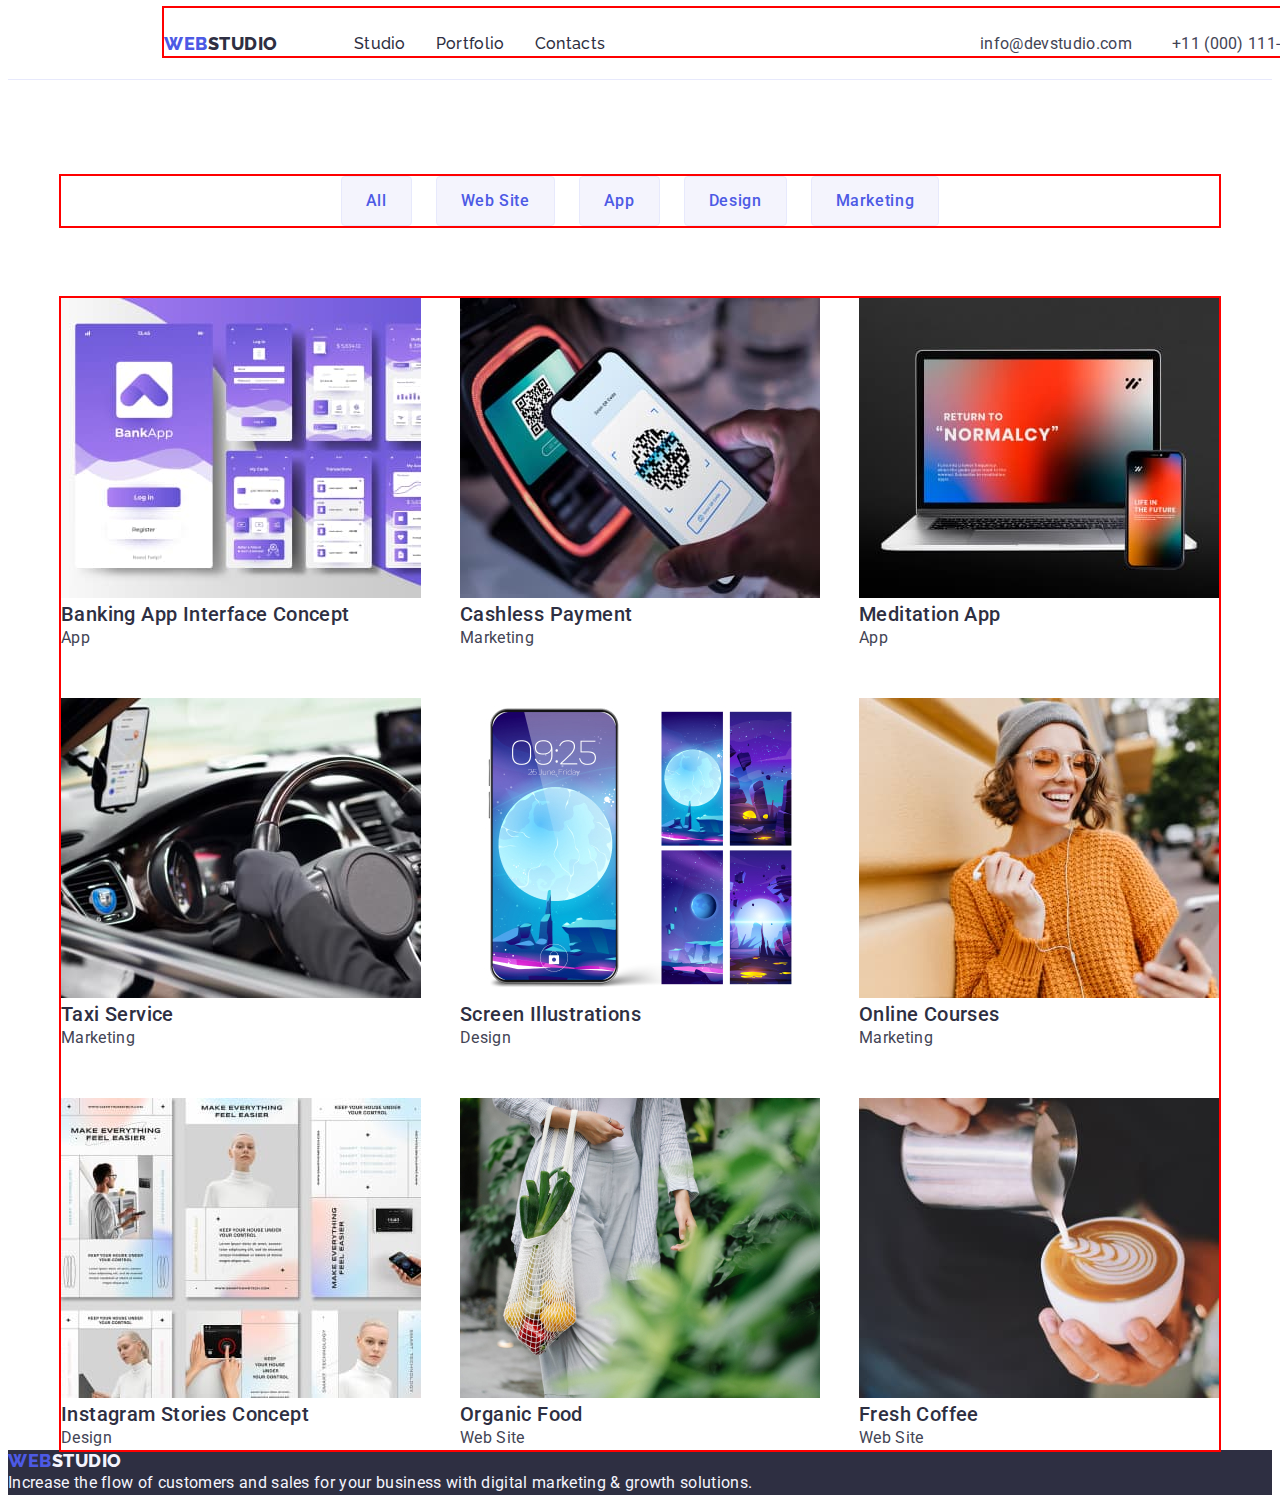
==== portfolio.html @ c1c4a4bd "main fin" ====
<!DOCTYPE html>
<html lang="en">
  <head>
    <meta charset="UTF-8" />
    <meta http-equiv="X-UA-Compatible" content="IE=edge" />
    <meta name="viewport" content="width=device-width, initial-scale=1.0" />
    <title>portfolio</title>
    <link rel="preconnect" href="https://fonts.googleapis.com" />
    <link rel="preconnect" href="https://fonts.gstatic.com" crossorigin />
    <link
      rel="stylesheet"
      href="https://cdnjs.cloudflare.com/ajax/libs/modern-normalize/1.1.0/modern-normalize.min.css"
      integrity="sha512-wpPYUAdjBVSE4KJnH1VR1HeZfpl1ub8YT/NKx4PuQ5NmX2tKuGu6U/JRp5y+Y8XG2tV+wKQpNHVUX03MfMFn9Q=="
      crossorigin="anonymous"
      referrerpolicy="no-referrer"
    />
    <link
      href="https://fonts.googleapis.com/css2?family=Raleway:wght@800&family=Roboto:wght@400;500;700;900&display=swap"
      rel="stylesheet"
    />
    <link rel="stylesheet" href="./css/styles.css" />
  </head>
  <body>
    <header class="header-box">
      <div class="header-container container">
        <nav class="navigation">
          <a href="./index.html" class="header-logo link"
            >web<span class="logo-studio">Studio</span></a
          >
          <ul class="header-list list">
            <li>
              <a class="navigation link" href="./index.html"> Studio </a>
            </li>
            <li>
              <a class="navigation link" href="./portfolio.html">Portfolio</a>
            </li>
            <li><a class="navigation link" href="">Contacts</a></li>
          </ul>
        </nav>
        <address class="adress">
          <ul class="contact list">
            <li>
              <a class="header-contact link" href="mailto:info@devstudio.com"
                >info@devstudio.com</a
              >
            </li>
            <li>
              <a class="header-contact link" href="tel:+110001111111"
                >+11 (000) 111-11-11</a
              >
            </li>
          </ul>
        </address>
      </div>
    </header>
    <main>
      <section class="hero list">
        <div class="container">
          <h1 hidden>achievements</h1>
          <ul class="btn-style list">
            <li><button class="hero-button" type="button">All</button></li>
            <li><button class="hero-button" type="button">Web Site</button></li>
            <li><button class="hero-button" type="button">App</button></li>
            <li><button class="hero-button" type="button">Design</button></li>
            <li>
              <button class="hero-button" type="button">Marketing</button>
            </li>
          </ul>
        </div>

        <div class="container">
          <ul class="hero-img list">
            <li>
              <a class="link" href="">
                <img
                  src="./images/1.jpg"
                  alt="Banking"
                  width="360"
                  height="300"
                />
                <h2 class="hero-main-h">Banking App Interface Concept</h2>
                <p class="hero-main-bottom">App</p>
              </a>
            </li>

            <li>
              <a class="link" href="">
                <img
                  src="./images/2.jpg"
                  alt="Cashless Payment"
                  width="360"
                  height="300"
                />
                <h2 class="hero-main-h">Cashless Payment</h2>
                <p class="hero-main-bottom">Marketing</p>
              </a>
            </li>

            <li>
              <a class="link" href="">
                <img
                  src="./images/3.jpg"
                  alt="Meditation"
                  width="360"
                  height="300"
                />

                <h2 class="hero-main-h">Meditation App</h2>
                <p class="hero-main-bottom">App</p>
              </a>
            </li>

            <li>
              <a class="link" href="">
                <img src="./images/4.jpg" alt="Taxi" width="360" height="300" />
                <h2 class="hero-main-h">Taxi Service</h2>
                <p class="hero-main-bottom">Marketing</p>
              </a>
            </li>

            <li>
              <a class="link" href="">
                <img
                  src="./images/5.jpg"
                  alt="phone"
                  width="360"
                  height="300"
                />
                <h2 class="hero-main-h">Screen Illustrations</h2>
                <p class="hero-main-bottom">Design</p>
              </a>
            </li>

            <li>
              <a class="link" href="">
                <img
                  src="./images/6.jpg"
                  alt="Online"
                  width="360"
                  height="300"
                />
                <h2 class="hero-main-h">Online Courses</h2>
                <p class="hero-main-bottom">Marketing</p>
              </a>
            </li>

            <li>
              <a class="link" href="">
                <img src="./images/7.jpg" alt="Instagram Stories" width="360" 
                height="300"
                />

                <h2 class="hero-main-h">Instagram Stories Concept</h2>
                <p class="hero-main-bottom">Design</p>
              </a>
            </li>

            <li>
              <a class="link" href="">
                <img
                  src="./images/8.jpg"
                  alt="Organic Food"
                  width="360"
                  height="300"
                />

                <h2 class="hero-main-h">Organic Food</h2>
                <p class="hero-main-bottom">Web Site</p>
              </a>
            </li>
            <li>
              <a class="link" href="">
                <img
                  src="./images/9.jpg"
                  alt="Cup of Coffee"
                  width="360"
                  height="300"
                />

                <h2 class="hero-main-h">Fresh Coffee</h2>
                <p class="hero-main-bottom">Web Site</p>
              </a>
            </li>
          </ul>
        </div>
      </section>
    </main>

    <footer class="foot">
      <a href="./index.html" class="header-logo link"
        >web<span class="logo-studio-foot">Studio</span></a
      >
      <p class="footer-bottom">
        Increase the flow of customers and sales for your business with digital
        marketing & growth solutions.
      </p>
    </footer>
  </body>
</html>
---- css/styles.css ----
p,
h1,
h2,
h3,
h4,
h5,
h6 {
  margin: 0;
}

ul {
  margin: 0;
  padding-left: 0;
}

:root {
  --second-footer-color: #f4f4fd;
  --second-link-color: #404bbf;
  --second-color-buttom: #ffffff;
  --body-background-color: #ffffff;
  --logo-color: #4d5ae5;
  --background-main: #2e2f42;
  --color-text: #2e2f42;
}

body {
  font-family: "Roboto", sans-serif;
  font-weight: 500;
  color: #434455;
  background-color: var(--body-background-color);
}
.list {
  list-style: none;
}
.link {
  text-decoration: none;
}
.container {
  width: 1158px;
  padding-left: 0 px;
  padding-right: 0 px;
  margin: 0 auto;
  outline: 2px solid red;
}

/**--------------------HEADER------------------**/

.header-box {
  box-sizing: border-box;
  height: 72px;
  border-bottom: 1px solid #e7e9fc;
  padding-left: 156px;
  padding-right: 156px;
  margin-bottom: 96px;
}

.header-container {
  display: flex;
  padding-top: 24px;
}
.header-logo {
  font-family: "Raleway", sans-serif;
  font-weight: 800;
  font-size: 18px;
  line-height: 1.17;
  letter-spacing: 0.03em;
  text-transform: uppercase;
  color: var(--logo-color);
}

.logo-studio {
  font-family: "Raleway", sans-serif;
  font-style: normal;
  font-weight: 800;
  font-size: 18px;
  line-height: 1.17;
  color: #2e2f42;
  text-transform: uppercase;
  margin-right: 76px;
}

.navigation {
  font-family: "Raleway", sans-serif;
  font-size: 16px;
  line-height: 1.5;
  letter-spacing: 0.02em;
  color: #2e2f42;
  display: flex;
  align-items: center;
  margin-right: auto;
}
.navigation:is(:hover, :focus) {
  color: var(--second-link-color);
}
.header-list {
  display: flex;
  gap: 30px;
}
.contact {
  display: flex;
  gap: 40px;
}

.header-contact {
  font-weight: 400;
  font-size: 16px;
  line-height: 1.5;
  letter-spacing: 0.02em;
  color: #434455;
}
.header-contact:is(:hover, :focus) {
  color: var(--second-link-color);
}
.adress {
  font-style: normal;
}

/**---------------------HERO--------------------**/

.hero-main-index {
  background-color: var(--background-main);
}
.hero-h {
  font-size: 56px;
  line-height: 1.07;
  text-align: center;
  letter-spacing: 0.02em;
  color: var(--body-background-color);
  background-color: var(--color-text);
}
.hero-img {
  box-sizing: border-box;

  align-items: center;
  flex: column;
}
.hero-btn {
  font-family: "Roboto", sans-serif;
  background: #4d5ae5;
  font-weight: 500;
  font-size: 16px;
  line-height: 1.5;
  letter-spacing: 0.04em;
  color: #ffffff;
  cursor: pointer;
}
.hero-btn:is(:hover, :focus) {
  background-color: #404bbf;
  color: var(--second-color-buttom);
}

.first-heading {
  font-weight: 500;
  font-size: 20px;
  line-height: 1.2;
  letter-spacing: 0.02em;
  color: var(--color-text);
}

.hero-p {
  font-size: 16px;
  line-height: 1.5;
  letter-spacing: 0.02em;
}
.hero-heading-third {
  font-size: 36px;
  line-height: 1.11;
  text-align: center;
  letter-spacing: 0.02em;
  text-transform: capitalize;
  color: var(--color-text);
}
.hero-heading-fourth {
  font-size: 36px;
  line-height: 1.11;
  text-align: center;
  letter-spacing: 0.02em;
  text-transform: capitalize;
  color: var(--color-text);
}
.hero-photo {
  background-color: var(--second-footer-color);
}
.hero-finish-text {
  background-color: var(--body-background-color);
}

/**--------------------HERO BTN------------------**/

.hero-button {
  font-family: "Roboto", sans-serif;
  font-weight: 500;
  font-size: 16px;
  line-height: 1.5;
  letter-spacing: 0.04em;
  cursor: pointer;
  color: var(--logo-color);
  background: var(--second-footer-color);
  border: 1px solid #e7e9fc;
  border-radius: 4px;
  padding: 12px 24px;
}
.hero-button:is(:hover, :focus) {
  background-color: var(--second-link-color);
  color: var(--second-color-buttom);
}
.btn-style {
  display: flex;
  justify-content: center;
  gap: 24px;
  margin-bottom: 72px;
}
/**--------------------HERO img------------------**/

.hero-main-h {
  font-weight: 500;
  font-size: 20px;
  line-height: 1.2;
  letter-spacing: 0.02em;
  color: #2e2f42;
}

.hero-main-bottom {
  font-weight: 400;
  font-size: 16px;
  line-height: 1.5;
  letter-spacing: 0.02em;
  color: #434455;
}
.hero-img {
  display: flex;
  flex-wrap: wrap;
  justify-content: space-between;
  row-gap: 48px;
  column-gap: 24px;
}

/**--------------------FOOTER------------------**/

.foot {
  /* width: 1440px;
  height: 312px;
  left: 0px;
  top: 1764px; */
  background: #2e2f42;
}

.footer-bottom {
  font-family: "Roboto" sans-serif;
  font-style: normal;
  font-weight: 400;
  font-size: 16px;
  line-height: 1.5;
  letter-spacing: 0.02em;
  color: var(--second-footer-color);
}
.logo-studio-foot {
  font-family: "Raleway", sans-serif;
  font-weight: 800;
  font-size: 18px;
  line-height: 1.17;
  letter-spacing: 0.03em;
  text-transform: uppercase;
  color: var(--second-footer-color);
}
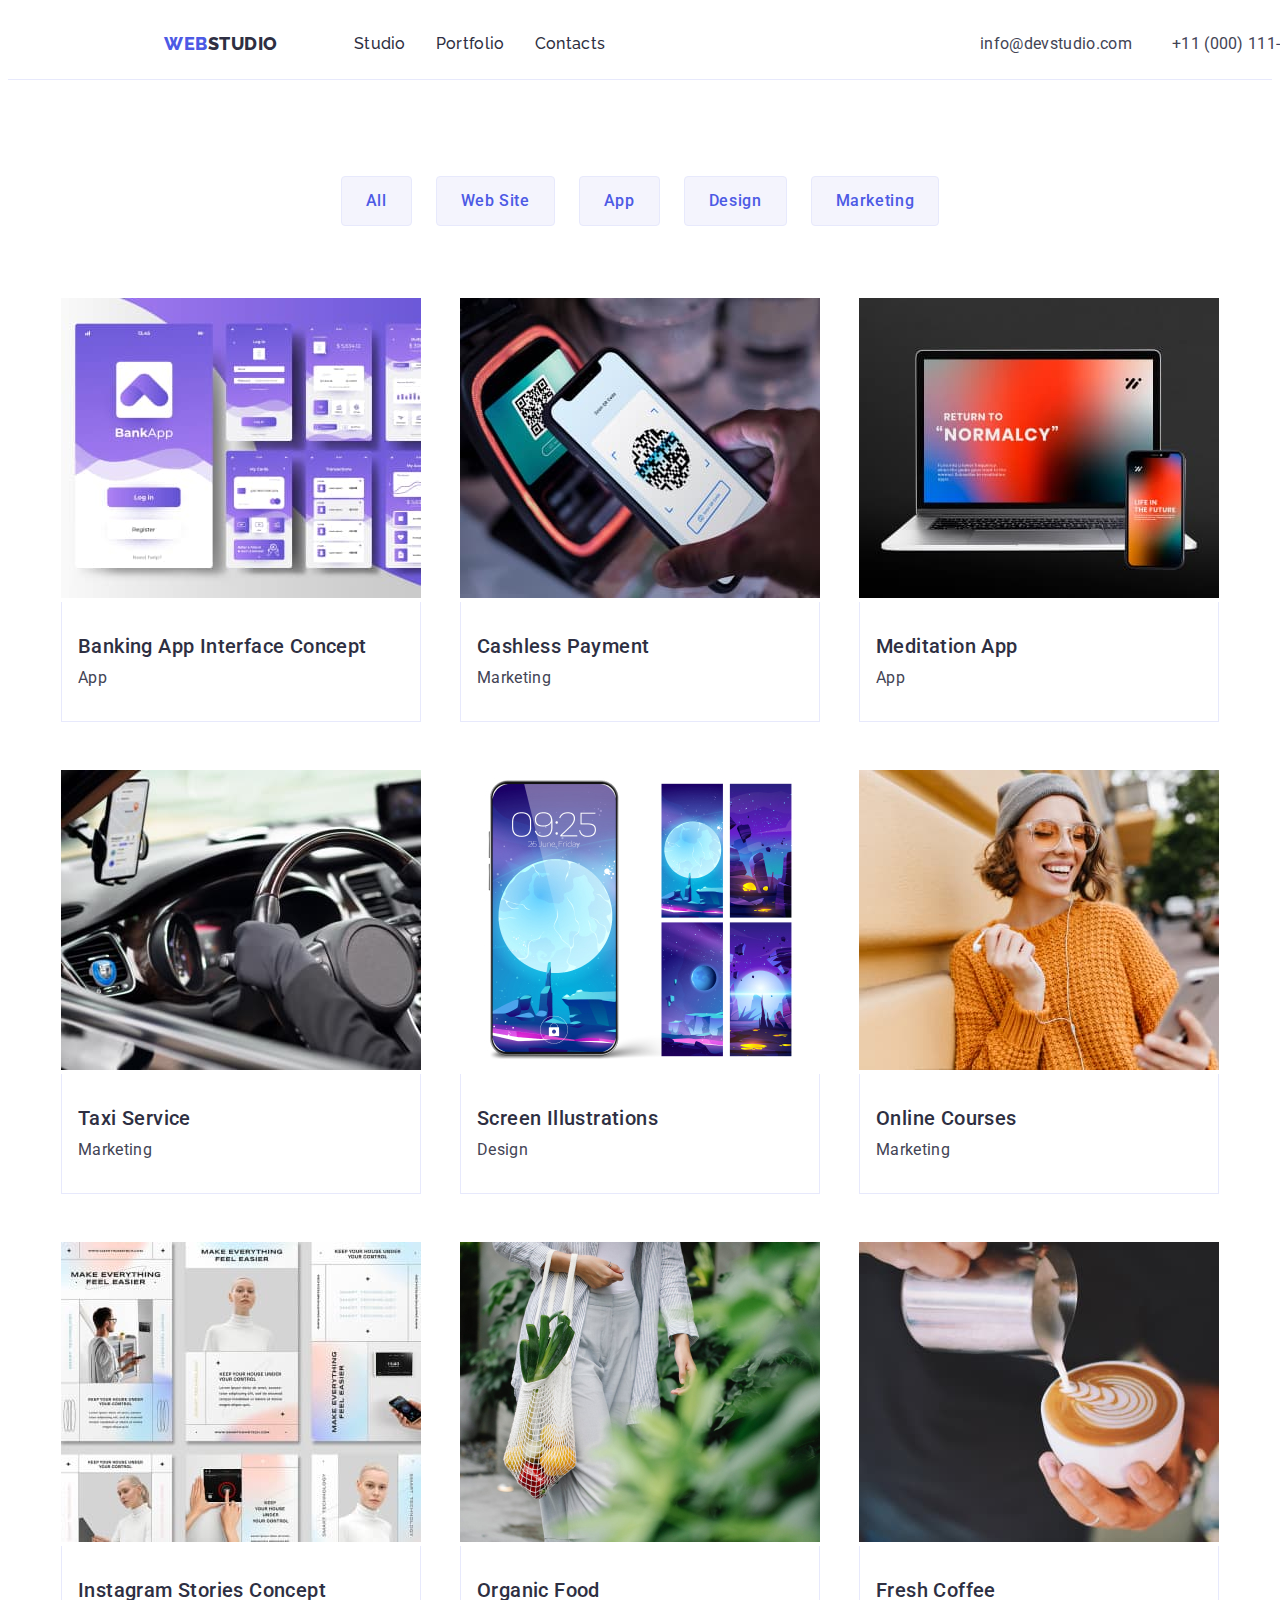
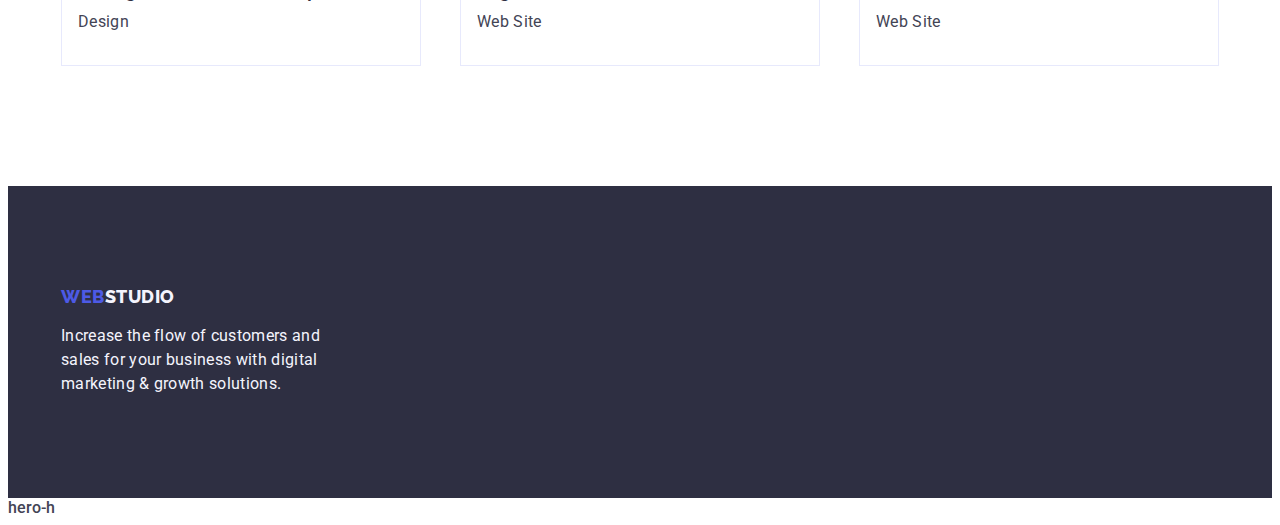
==== commit d9ed4fd5: "pravki" ====
--- a/portfolio.html
+++ b/portfolio.html
@@ -71,6 +71,7 @@
         <div class="container">
           <ul class="hero-img list">
             <li>
+              
               <a class="link" href="">
                 <img
                   src="./images/1.jpg"
@@ -78,9 +79,11 @@
                   width="360"
                   height="300"
                 />
-                <h2 class="hero-main-h">Banking App Interface Concept</h2>
-                <p class="hero-main-bottom">App</p>
-              </a>
+                <div class="test">
+                <h2 class="hero-main-h ">Banking App Interface Concept</h2>
+                <p class="hero-main-bottom ">App</p>
+              </a>
+            </div>
             </li>
 
             <li>
@@ -91,8 +94,10 @@
                   width="360"
                   height="300"
                 />
+                <div class="test">
                 <h2 class="hero-main-h">Cashless Payment</h2>
                 <p class="hero-main-bottom">Marketing</p>
+              </div>
               </a>
             </li>
 
@@ -104,17 +109,20 @@
                   width="360"
                   height="300"
                 />
-
+                <div class="test">
                 <h2 class="hero-main-h">Meditation App</h2>
                 <p class="hero-main-bottom">App</p>
+                </div>
               </a>
             </li>
 
             <li>
               <a class="link" href="">
                 <img src="./images/4.jpg" alt="Taxi" width="360" height="300" />
+                <div class="test">
                 <h2 class="hero-main-h">Taxi Service</h2>
                 <p class="hero-main-bottom">Marketing</p>
+              </div>
               </a>
             </li>
 
@@ -126,9 +134,12 @@
                   width="360"
                   height="300"
                 />
+                <div class="test">
                 <h2 class="hero-main-h">Screen Illustrations</h2>
                 <p class="hero-main-bottom">Design</p>
-              </a>
+                </div>
+              </a>
+            
             </li>
 
             <li>
@@ -138,9 +149,10 @@
                   alt="Online"
                   width="360"
                   height="300"
-                />
+                /><div class="test">
                 <h2 class="hero-main-h">Online Courses</h2>
                 <p class="hero-main-bottom">Marketing</p>
+              </div>
               </a>
             </li>
 
@@ -148,10 +160,11 @@
               <a class="link" href="">
                 <img src="./images/7.jpg" alt="Instagram Stories" width="360" 
                 height="300"
-                />
+                /><div class="test">
 
                 <h2 class="hero-main-h">Instagram Stories Concept</h2>
                 <p class="hero-main-bottom">Design</p>
+              </div>
               </a>
             </li>
 
@@ -162,10 +175,11 @@
                   alt="Organic Food"
                   width="360"
                   height="300"
-                />
+                /><div class="test">
 
                 <h2 class="hero-main-h">Organic Food</h2>
                 <p class="hero-main-bottom">Web Site</p>
+              </div>
               </a>
             </li>
             <li>
@@ -175,10 +189,11 @@
                   alt="Cup of Coffee"
                   width="360"
                   height="300"
-                />
+                /><div class="test">
 
                 <h2 class="hero-main-h">Fresh Coffee</h2>
                 <p class="hero-main-bottom">Web Site</p>
+              </div>
               </a>
             </li>
           </ul>
@@ -187,6 +202,7 @@
     </main>
 
     <footer class="foot">
+      <div class="foot-txt container">
       <a href="./index.html" class="header-logo link"
         >web<span class="logo-studio-foot">Studio</span></a
       >
@@ -194,6 +210,8 @@
         Increase the flow of customers and sales for your business with digital
         marketing & growth solutions.
       </p>
+    </div>
     </footer>
   </body>
 </html>
+hero-h--- a/css/styles.css
+++ b/css/styles.css
@@ -39,8 +39,8 @@
   width: 1158px;
   padding-left: 0 px;
   padding-right: 0 px;
-  margin: 0 auto;
-  outline: 2px solid red;
+  /* outline: 2px solid red; */
+  margin: auto;
 }
 
 /**--------------------HEADER------------------**/
@@ -107,6 +107,7 @@
   line-height: 1.5;
   letter-spacing: 0.02em;
   color: #434455;
+  margin-left: auto;
 }
 .header-contact:is(:hover, :focus) {
   color: var(--second-link-color);
@@ -116,6 +117,13 @@
 }
 
 /**---------------------HERO--------------------**/
+
+.test {
+  box-sizing: border-box;
+  border: 1px solid #e7e9fc;
+  border-top: none;
+  height: 120px;
+}
 
 .hero-main-index {
   background-color: var(--background-main);
@@ -127,12 +135,6 @@
   letter-spacing: 0.02em;
   color: var(--body-background-color);
   background-color: var(--color-text);
-}
-.hero-img {
-  box-sizing: border-box;
-
-  align-items: center;
-  flex: column;
 }
 .hero-btn {
   font-family: "Roboto", sans-serif;
@@ -218,6 +220,10 @@
   line-height: 1.2;
   letter-spacing: 0.02em;
   color: #2e2f42;
+  padding-top: 32px;
+
+  padding-bottom: 8px;
+  padding-left: 16px;
 }
 
 .hero-main-bottom {
@@ -226,6 +232,8 @@
   line-height: 1.5;
   letter-spacing: 0.02em;
   color: #434455;
+
+  padding-left: 16px;
 }
 .hero-img {
   display: flex;
@@ -233,15 +241,13 @@
   justify-content: space-between;
   row-gap: 48px;
   column-gap: 24px;
+  margin-bottom: 120px;
 }
 
 /**--------------------FOOTER------------------**/
 
 .foot {
-  /* width: 1440px;
   height: 312px;
-  left: 0px;
-  top: 1764px; */
   background: #2e2f42;
 }
 
@@ -253,6 +259,9 @@
   line-height: 1.5;
   letter-spacing: 0.02em;
   color: var(--second-footer-color);
+  width: 264px;
+height: 72px;
+padding-top: 17px;
 }
 .logo-studio-foot {
   font-family: "Raleway", sans-serif;
@@ -263,3 +272,7 @@
   text-transform: uppercase;
   color: var(--second-footer-color);
 }
+.foot-txt {
+padding-top: 100px;
+
+}
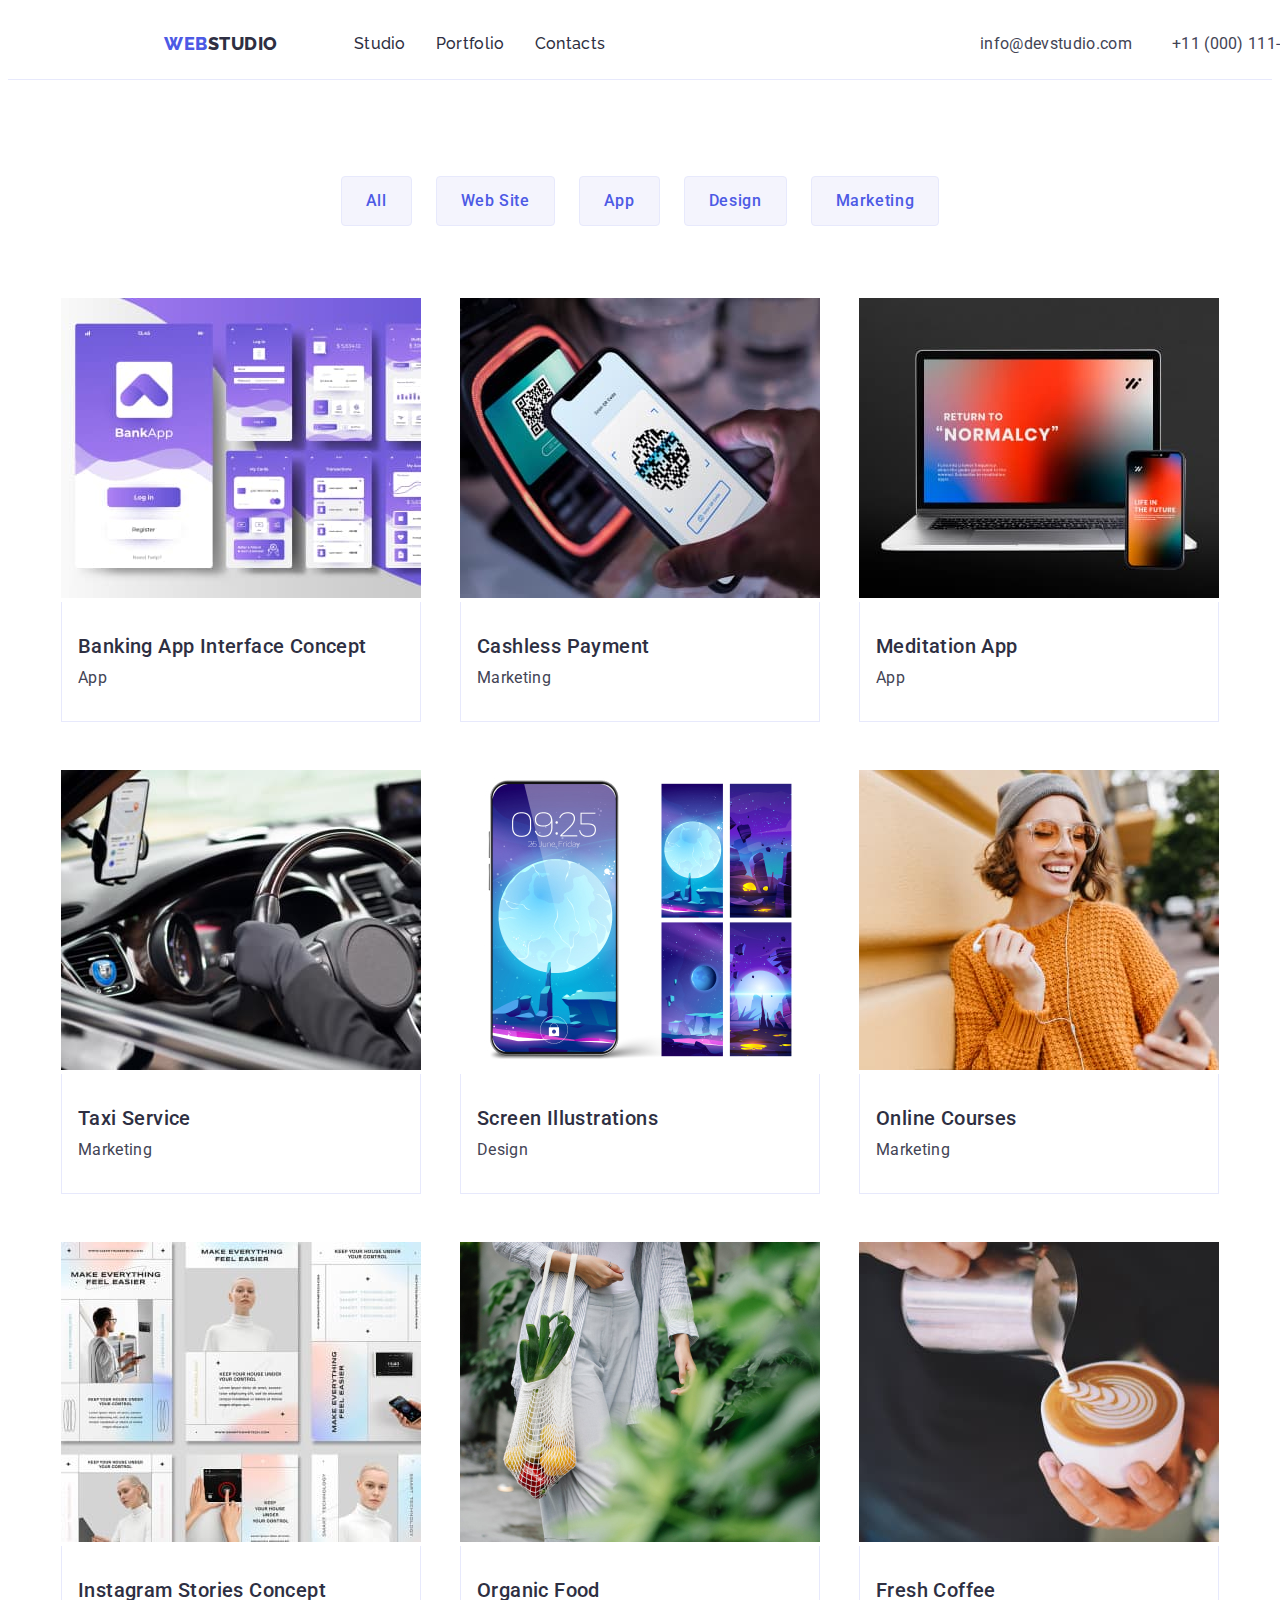
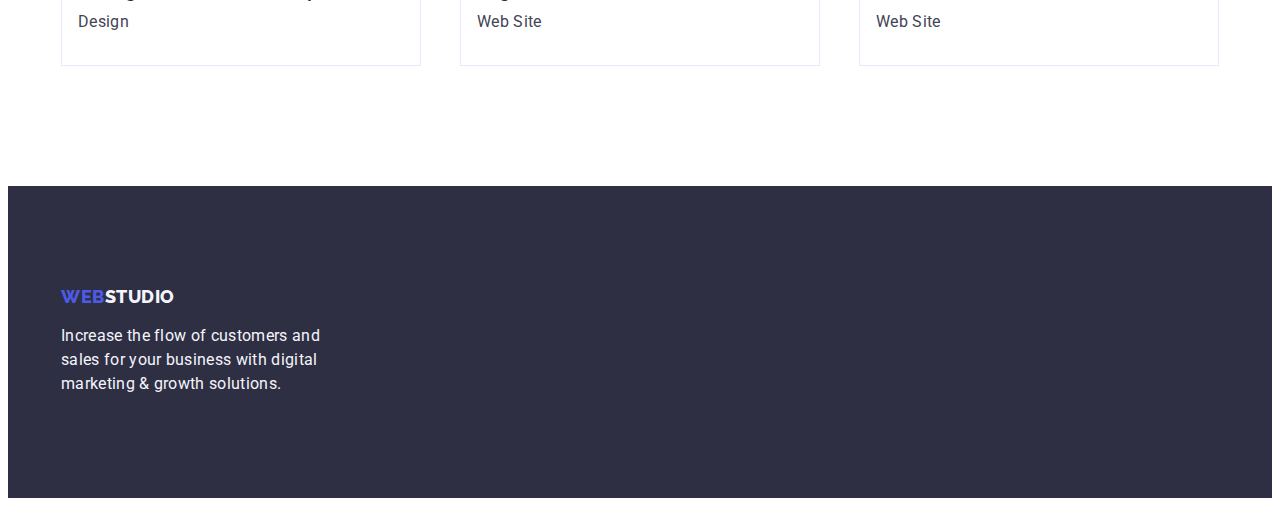
==== commit e486d240: "test1" ====
--- a/portfolio.html
+++ b/portfolio.html
@@ -82,8 +82,9 @@
                 <div class="test">
                 <h2 class="hero-main-h ">Banking App Interface Concept</h2>
                 <p class="hero-main-bottom ">App</p>
-              </a>
-            </div>
+              </div>
+              </a>
+            
             </li>
 
             <li>
@@ -214,4 +215,3 @@
     </footer>
   </body>
 </html>
-hero-h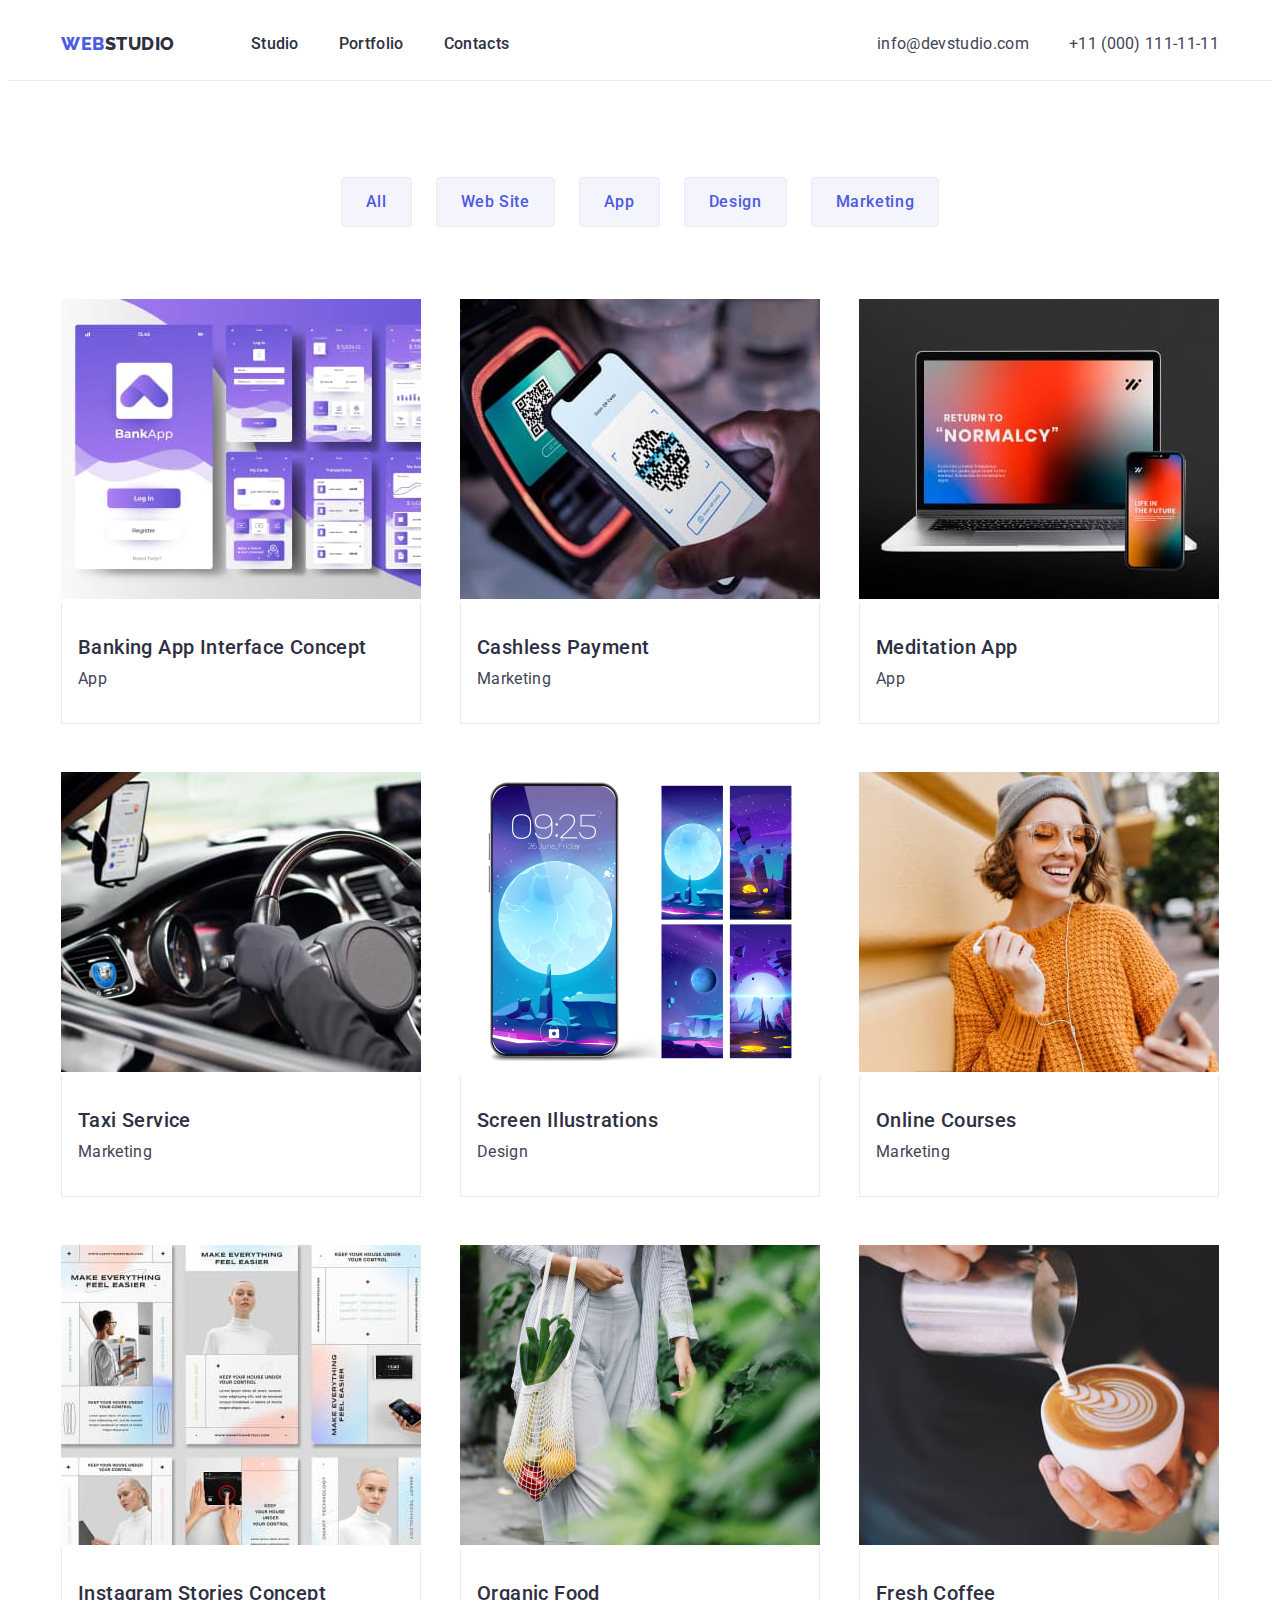
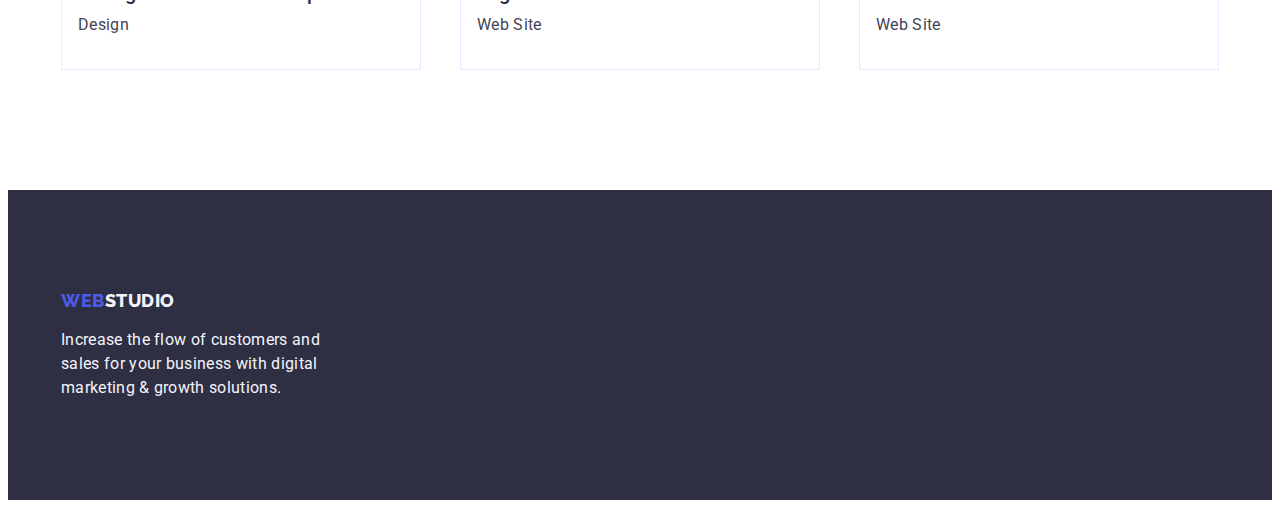
==== commit df0dc845: "pravki3" ====
--- a/portfolio.html
+++ b/portfolio.html
@@ -66,12 +66,9 @@
               <button class="hero-button" type="button">Marketing</button>
             </li>
           </ul>
-        </div>
-
-        <div class="container">
+
           <ul class="hero-img list">
             <li>
-              
               <a class="link" href="">
                 <img
                   src="./images/1.jpg"
@@ -79,12 +76,11 @@
                   width="360"
                   height="300"
                 />
-                <div class="test">
-                <h2 class="hero-main-h ">Banking App Interface Concept</h2>
-                <p class="hero-main-bottom ">App</p>
-              </div>
-              </a>
-            
+                <div class="text-picture-bottom">
+                  <h2 class="hero-main-h">Banking App Interface Concept</h2>
+                  <p class="hero-main-bottom">App</p>
+                </div>
+              </a>
             </li>
 
             <li>
@@ -95,10 +91,10 @@
                   width="360"
                   height="300"
                 />
-                <div class="test">
-                <h2 class="hero-main-h">Cashless Payment</h2>
-                <p class="hero-main-bottom">Marketing</p>
-              </div>
+                <div class="text-picture-bottom">
+                  <h2 class="hero-main-h">Cashless Payment</h2>
+                  <p class="hero-main-bottom">Marketing</p>
+                </div>
               </a>
             </li>
 
@@ -110,9 +106,9 @@
                   width="360"
                   height="300"
                 />
-                <div class="test">
-                <h2 class="hero-main-h">Meditation App</h2>
-                <p class="hero-main-bottom">App</p>
+                <div class="text-picture-bottom">
+                  <h2 class="hero-main-h">Meditation App</h2>
+                  <p class="hero-main-bottom">App</p>
                 </div>
               </a>
             </li>
@@ -120,10 +116,10 @@
             <li>
               <a class="link" href="">
                 <img src="./images/4.jpg" alt="Taxi" width="360" height="300" />
-                <div class="test">
-                <h2 class="hero-main-h">Taxi Service</h2>
-                <p class="hero-main-bottom">Marketing</p>
-              </div>
+                <div class="text-picture-bottom">
+                  <h2 class="hero-main-h">Taxi Service</h2>
+                  <p class="hero-main-bottom">Marketing</p>
+                </div>
               </a>
             </li>
 
@@ -135,12 +131,11 @@
                   width="360"
                   height="300"
                 />
-                <div class="test">
-                <h2 class="hero-main-h">Screen Illustrations</h2>
-                <p class="hero-main-bottom">Design</p>
-                </div>
-              </a>
-            
+                <div class="text-picture-bottom">
+                  <h2 class="hero-main-h">Screen Illustrations</h2>
+                  <p class="hero-main-bottom">Design</p>
+                </div>
+              </a>
             </li>
 
             <li>
@@ -150,22 +145,26 @@
                   alt="Online"
                   width="360"
                   height="300"
-                /><div class="test">
-                <h2 class="hero-main-h">Online Courses</h2>
-                <p class="hero-main-bottom">Marketing</p>
-              </div>
-              </a>
-            </li>
-
-            <li>
-              <a class="link" href="">
-                <img src="./images/7.jpg" alt="Instagram Stories" width="360" 
-                height="300"
-                /><div class="test">
-
-                <h2 class="hero-main-h">Instagram Stories Concept</h2>
-                <p class="hero-main-bottom">Design</p>
-              </div>
+                />
+                <div class="text-picture-bottom">
+                  <h2 class="hero-main-h">Online Courses</h2>
+                  <p class="hero-main-bottom">Marketing</p>
+                </div>
+              </a>
+            </li>
+
+            <li>
+              <a class="link" href="">
+                <img
+                  src="./images/7.jpg"
+                  alt="Instagram Stories"
+                  width="360"
+                  height="300"
+                />
+                <div class="text-picture-bottom">
+                  <h2 class="hero-main-h">Instagram Stories Concept</h2>
+                  <p class="hero-main-bottom">Design</p>
+                </div>
               </a>
             </li>
 
@@ -176,11 +175,11 @@
                   alt="Organic Food"
                   width="360"
                   height="300"
-                /><div class="test">
-
-                <h2 class="hero-main-h">Organic Food</h2>
-                <p class="hero-main-bottom">Web Site</p>
-              </div>
+                />
+                <div class="text-picture-bottom">
+                  <h2 class="hero-main-h">Organic Food</h2>
+                  <p class="hero-main-bottom">Web Site</p>
+                </div>
               </a>
             </li>
             <li>
@@ -190,11 +189,11 @@
                   alt="Cup of Coffee"
                   width="360"
                   height="300"
-                /><div class="test">
-
-                <h2 class="hero-main-h">Fresh Coffee</h2>
-                <p class="hero-main-bottom">Web Site</p>
-              </div>
+                />
+                <div class="text-picture-bottom">
+                  <h2 class="hero-main-h">Fresh Coffee</h2>
+                  <p class="hero-main-bottom">Web Site</p>
+                </div>
               </a>
             </li>
           </ul>
@@ -204,14 +203,14 @@
 
     <footer class="foot">
       <div class="foot-txt container">
-      <a href="./index.html" class="header-logo link"
-        >web<span class="logo-studio-foot">Studio</span></a
-      >
-      <p class="footer-bottom">
-        Increase the flow of customers and sales for your business with digital
-        marketing & growth solutions.
-      </p>
-    </div>
+        <a href="./index.html" class="header-logo link"
+          >web<span class="logo-studio-foot">Studio</span></a
+        >
+        <p class="footer-bottom">
+          Increase the flow of customers and sales for your business with
+          digital marketing & growth solutions.
+        </p>
+      </div>
     </footer>
   </body>
 </html>
--- a/css/styles.css
+++ b/css/styles.css
@@ -37,8 +37,8 @@
 }
 .container {
   width: 1158px;
-  padding-left: 0 px;
-  padding-right: 0 px;
+  padding: 0 15px;
+
   /* outline: 2px solid red; */
   margin: auto;
 }
@@ -47,16 +47,13 @@
 
 .header-box {
   box-sizing: border-box;
-  height: 72px;
   border-bottom: 1px solid #e7e9fc;
-  padding-left: 156px;
-  padding-right: 156px;
-  margin-bottom: 96px;
+  padding: 24px 0;
+  /* margin-bottom: 96px; */
 }
 
 .header-container {
   display: flex;
-  padding-top: 24px;
 }
 .header-logo {
   font-family: "Raleway", sans-serif;
@@ -66,6 +63,7 @@
   letter-spacing: 0.03em;
   text-transform: uppercase;
   color: var(--logo-color);
+  margin-right: 76px;
 }
 
 .logo-studio {
@@ -76,11 +74,10 @@
   line-height: 1.17;
   color: #2e2f42;
   text-transform: uppercase;
-  margin-right: 76px;
 }
 
 .navigation {
-  font-family: "Raleway", sans-serif;
+  font-family: "Roboto", sans-serif;
   font-size: 16px;
   line-height: 1.5;
   letter-spacing: 0.02em;
@@ -94,7 +91,7 @@
 }
 .header-list {
   display: flex;
-  gap: 30px;
+  gap: 40px;
 }
 .contact {
   display: flex;
@@ -118,48 +115,72 @@
 
 /**---------------------HERO--------------------**/
 
-.test {
+.hero-list {
+  display: flex;
+  gap: 24px;
+  /* margin-bottom: 120px; */
+}
+.hero {
+  padding-top: 96px;
+  padding-bottom: 120px;
+}
+.empty {
+  visibility: hidden;
+}
+.hero-main-index {
+  background-color: var(--background-main);
+  padding: 188px 0;
+  text-align: center;
+}
+.hero-h {
+  width: 496px;
+  font-size: 56px;
+  line-height: 1.07;
+  text-align: center;
+  letter-spacing: 0.02em;
+  color: var(--body-background-color);
+  background-color: var(--color-text);
+  margin-left: auto;
+  margin-right: auto;
+  margin-bottom: 48px;
+}
+.hero-btn {
+  font-family: "Roboto", sans-serif;
+  background: #4d5ae5;
+  font-weight: 500;
+  font-size: 16px;
+  line-height: 1.5;
+  letter-spacing: 0.04em;
+  color: #ffffff;
+  cursor: pointer;
+  padding: 16px 32px;
+  border-radius: 4px;
+  border: none;
+}
+.hero-btn:is(:hover, :focus) {
+  background-color: #404bbf;
+  color: var(--second-color-buttom);
+}
+
+.first-heading {
+  font-weight: 500;
+  font-size: 20px;
+  line-height: 1.2;
+  letter-spacing: 0.02em;
+  color: var(--color-text);
+  margin-bottom: 8px;
+}
+
+.text-picture-bottom {
   box-sizing: border-box;
   border: 1px solid #e7e9fc;
   border-top: none;
-  height: 120px;
-}
-
-.hero-main-index {
-  background-color: var(--background-main);
-}
-.hero-h {
-  font-size: 56px;
-  line-height: 1.07;
-  text-align: center;
-  letter-spacing: 0.02em;
-  color: var(--body-background-color);
-  background-color: var(--color-text);
-}
-.hero-btn {
-  font-family: "Roboto", sans-serif;
-  background: #4d5ae5;
-  font-weight: 500;
-  font-size: 16px;
-  line-height: 1.5;
-  letter-spacing: 0.04em;
-  color: #ffffff;
-  cursor: pointer;
-}
-.hero-btn:is(:hover, :focus) {
-  background-color: #404bbf;
-  color: var(--second-color-buttom);
-}
-
-.first-heading {
-  font-weight: 500;
-  font-size: 20px;
-  line-height: 1.2;
-  letter-spacing: 0.02em;
-  color: var(--color-text);
+  padding-bottom: 32px;
 }
 
 .hero-p {
+  font-weight: 400;
+  min-width: 264px;
   font-size: 16px;
   line-height: 1.5;
   letter-spacing: 0.02em;
@@ -171,6 +192,7 @@
   letter-spacing: 0.02em;
   text-transform: capitalize;
   color: var(--color-text);
+  margin-bottom: 72px;
 }
 .hero-heading-fourth {
   font-size: 36px;
@@ -179,7 +201,9 @@
   letter-spacing: 0.02em;
   text-transform: capitalize;
   color: var(--color-text);
-}
+  margin-bottom: 72px;
+}
+
 .hero-photo {
   background-color: var(--second-footer-color);
 }
@@ -222,7 +246,7 @@
   color: #2e2f42;
   padding-top: 32px;
 
-  padding-bottom: 8px;
+  margin-bottom: 8px;
   padding-left: 16px;
 }
 
@@ -234,6 +258,11 @@
   color: #434455;
 
   padding-left: 16px;
+}
+.main-img {
+  display: block;
+  min-width: 100%;
+  height: auto;
 }
 .hero-img {
   display: flex;
@@ -241,13 +270,13 @@
   justify-content: space-between;
   row-gap: 48px;
   column-gap: 24px;
-  margin-bottom: 120px;
 }
 
 /**--------------------FOOTER------------------**/
 
 .foot {
-  height: 312px;
+  padding-top: 100px;
+  padding-bottom: 100px;
   background: #2e2f42;
 }
 
@@ -260,8 +289,8 @@
   letter-spacing: 0.02em;
   color: var(--second-footer-color);
   width: 264px;
-height: 72px;
-padding-top: 17px;
+  height: 72px;
+  padding-top: 17px;
 }
 .logo-studio-foot {
   font-family: "Raleway", sans-serif;
@@ -272,7 +301,40 @@
   text-transform: uppercase;
   color: var(--second-footer-color);
 }
-.foot-txt {
-padding-top: 100px;
-
-}
+/* .foot-txt {
+  padding-top: 100px;
+} */
+
+/**--------------------SECTION------------------**/
+
+.section-img {
+  display: flex;
+  padding-left: auto;
+  padding-right: auto;
+  gap: 24px;
+  padding-bottom: 120px;
+}
+
+.section-second {
+  padding-top: 120px;
+}
+.sectiom-third {
+  padding-top: 120px;
+  padding-bottom: 120px;
+}
+.last-section {
+  display: flex;
+
+  gap: 24px;
+}
+.photo-bottom-txt {
+  box-sizing: border-box;
+  text-align: center;
+
+  padding-top: 32px;
+  padding-bottom: 32px;
+  background-color: var(--body-background-color);
+  box-shadow: 0px 1px 6px rgba(46, 47, 66, 0.08),
+    0px 1px 1px rgba(46, 47, 66, 0.16), 0px 2px 1px rgba(46, 47, 66, 0.08);
+  border-radius: 0px 0px 4px 4px;
+}
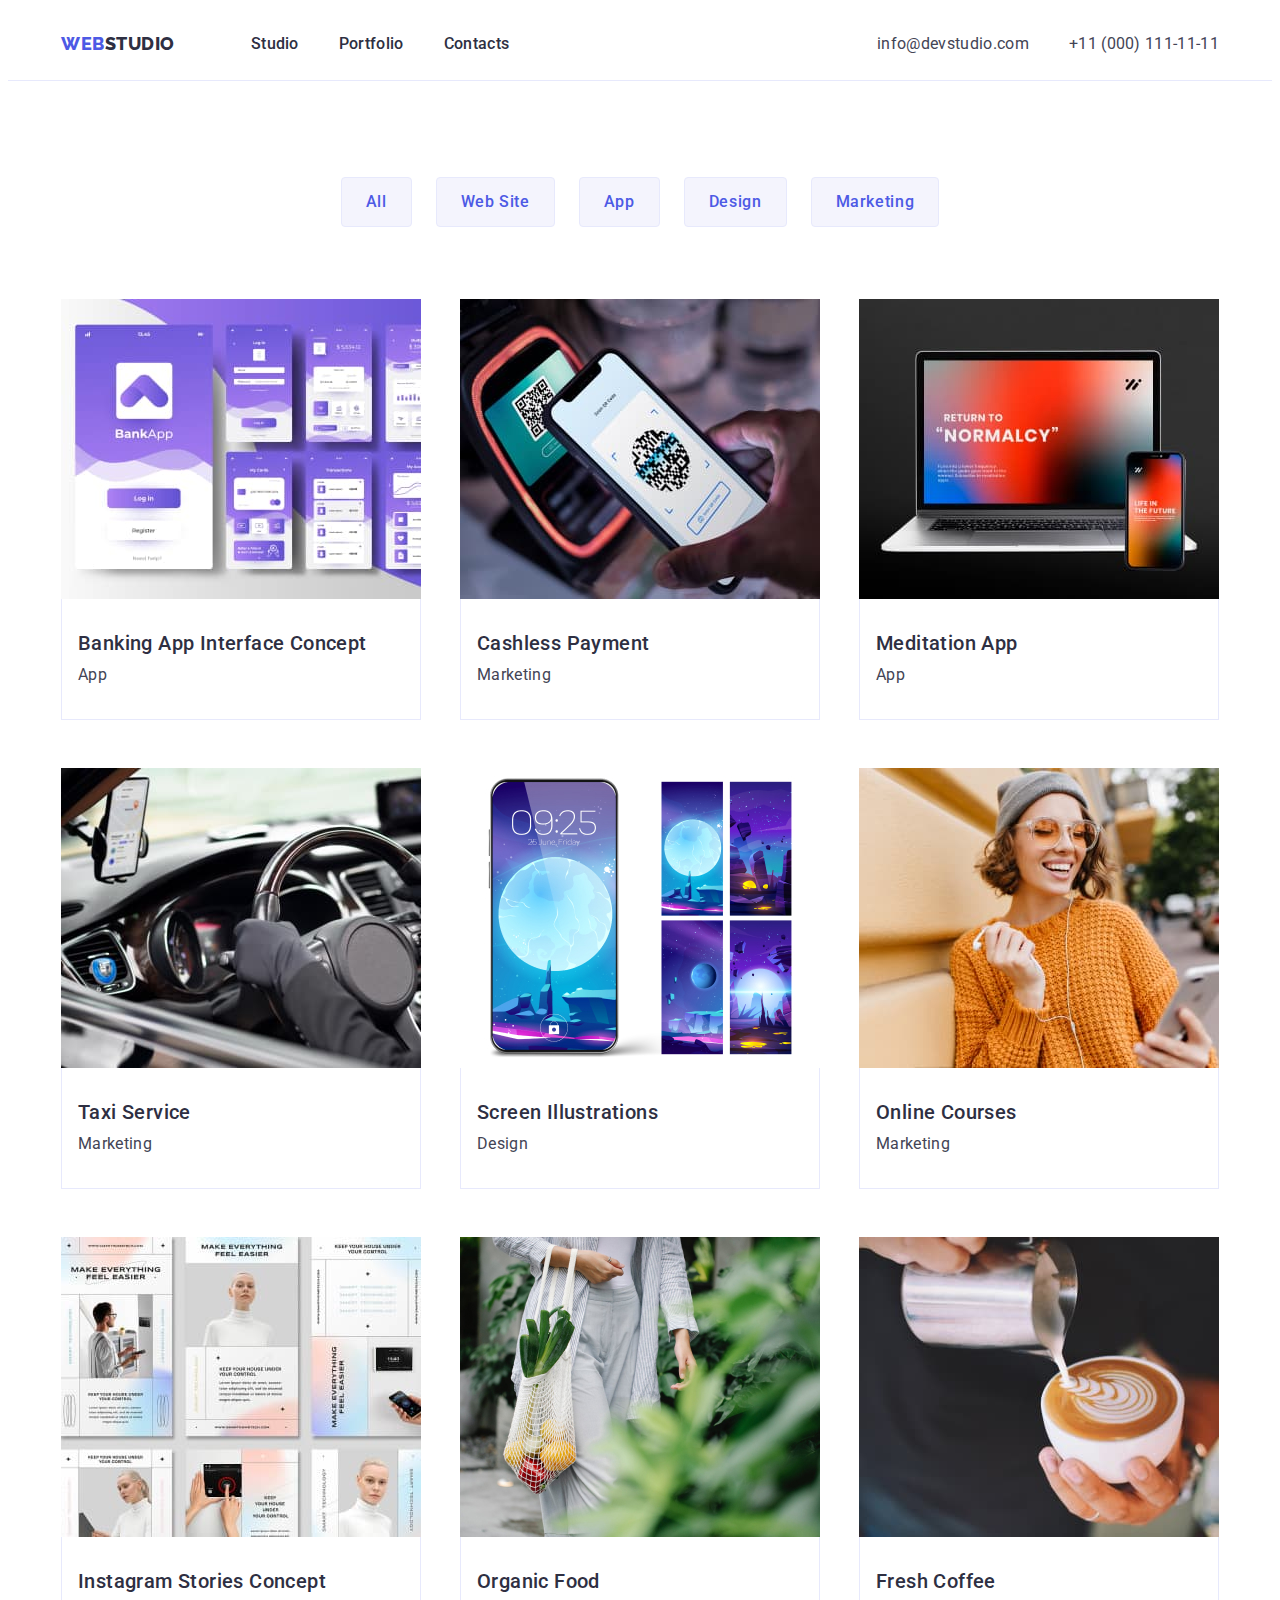
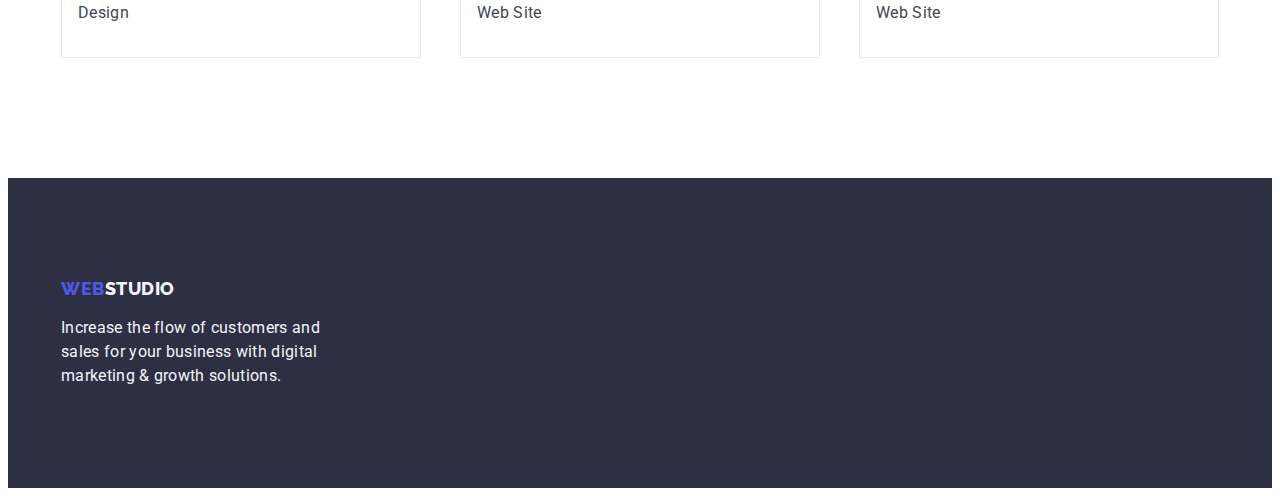
==== commit 0b1ee505: "3" ====
--- a/portfolio.html
+++ b/portfolio.html
@@ -29,12 +29,12 @@
           >
           <ul class="header-list list">
             <li>
-              <a class="navigation link" href="./index.html"> Studio </a>
-            </li>
-            <li>
-              <a class="navigation link" href="./portfolio.html">Portfolio</a>
-            </li>
-            <li><a class="navigation link" href="">Contacts</a></li>
+              <a class="navigation-section link" href="./index.html"> Studio </a>
+            </li>
+            <li>
+              <a class="navigation-section link" href="./portfolio.html">Portfolio</a>
+            </li>
+            <li><a class="navigation-section link" href="">Contacts</a></li>
           </ul>
         </nav>
         <address class="adress">
--- a/css/styles.css
+++ b/css/styles.css
@@ -7,6 +7,11 @@
 h6 {
   margin: 0;
 }
+img {
+  display: block;
+  min-width: 100%;
+  height: auto;
+}
 
 ul {
   margin: 0;
@@ -48,7 +53,7 @@
 .header-box {
   box-sizing: border-box;
   border-bottom: 1px solid #e7e9fc;
-  padding: 24px 0;
+  /* padding: 24px 0; */
   /* margin-bottom: 96px; */
 }
 
@@ -86,16 +91,24 @@
   align-items: center;
   margin-right: auto;
 }
-.navigation:is(:hover, :focus) {
+
+.navigation-section{
+  color: #2e2f42;
+}
+.navigation-section:is(:hover, :focus) {
   color: var(--second-link-color);
+  
+  
 }
 .header-list {
   display: flex;
   gap: 40px;
+  
 }
 .contact {
   display: flex;
   gap: 40px;
+  padding: 24px 0;
 }
 
 .header-contact {
@@ -106,8 +119,10 @@
   color: #434455;
   margin-left: auto;
 }
-.header-contact:is(:hover, :focus) {
+
+.header-contact: is(:hover, :focus) {
   color: var(--second-link-color);
+  
 }
 .adress {
   font-style: normal;
@@ -175,7 +190,7 @@
   box-sizing: border-box;
   border: 1px solid #e7e9fc;
   border-top: none;
-  padding-bottom: 32px;
+  padding: 32px 16px;
 }
 
 .hero-p {
@@ -206,6 +221,8 @@
 
 .hero-photo {
   background-color: var(--second-footer-color);
+  padding:120px 0 ;
+  
 }
 .hero-finish-text {
   background-color: var(--body-background-color);
@@ -244,10 +261,8 @@
   line-height: 1.2;
   letter-spacing: 0.02em;
   color: #2e2f42;
-  padding-top: 32px;
-
   margin-bottom: 8px;
-  padding-left: 16px;
+  
 }
 
 .hero-main-bottom {
@@ -257,13 +272,8 @@
   letter-spacing: 0.02em;
   color: #434455;
 
-  padding-left: 16px;
-}
-.main-img {
-  display: block;
-  min-width: 100%;
-  height: auto;
-}
+}
+
 .hero-img {
   display: flex;
   flex-wrap: wrap;
@@ -288,9 +298,8 @@
   line-height: 1.5;
   letter-spacing: 0.02em;
   color: var(--second-footer-color);
-  width: 264px;
-  height: 72px;
-  padding-top: 17px;
+  width: 264px; 
+  margin-top: 17px;
 }
 .logo-studio-foot {
   font-family: "Raleway", sans-serif;
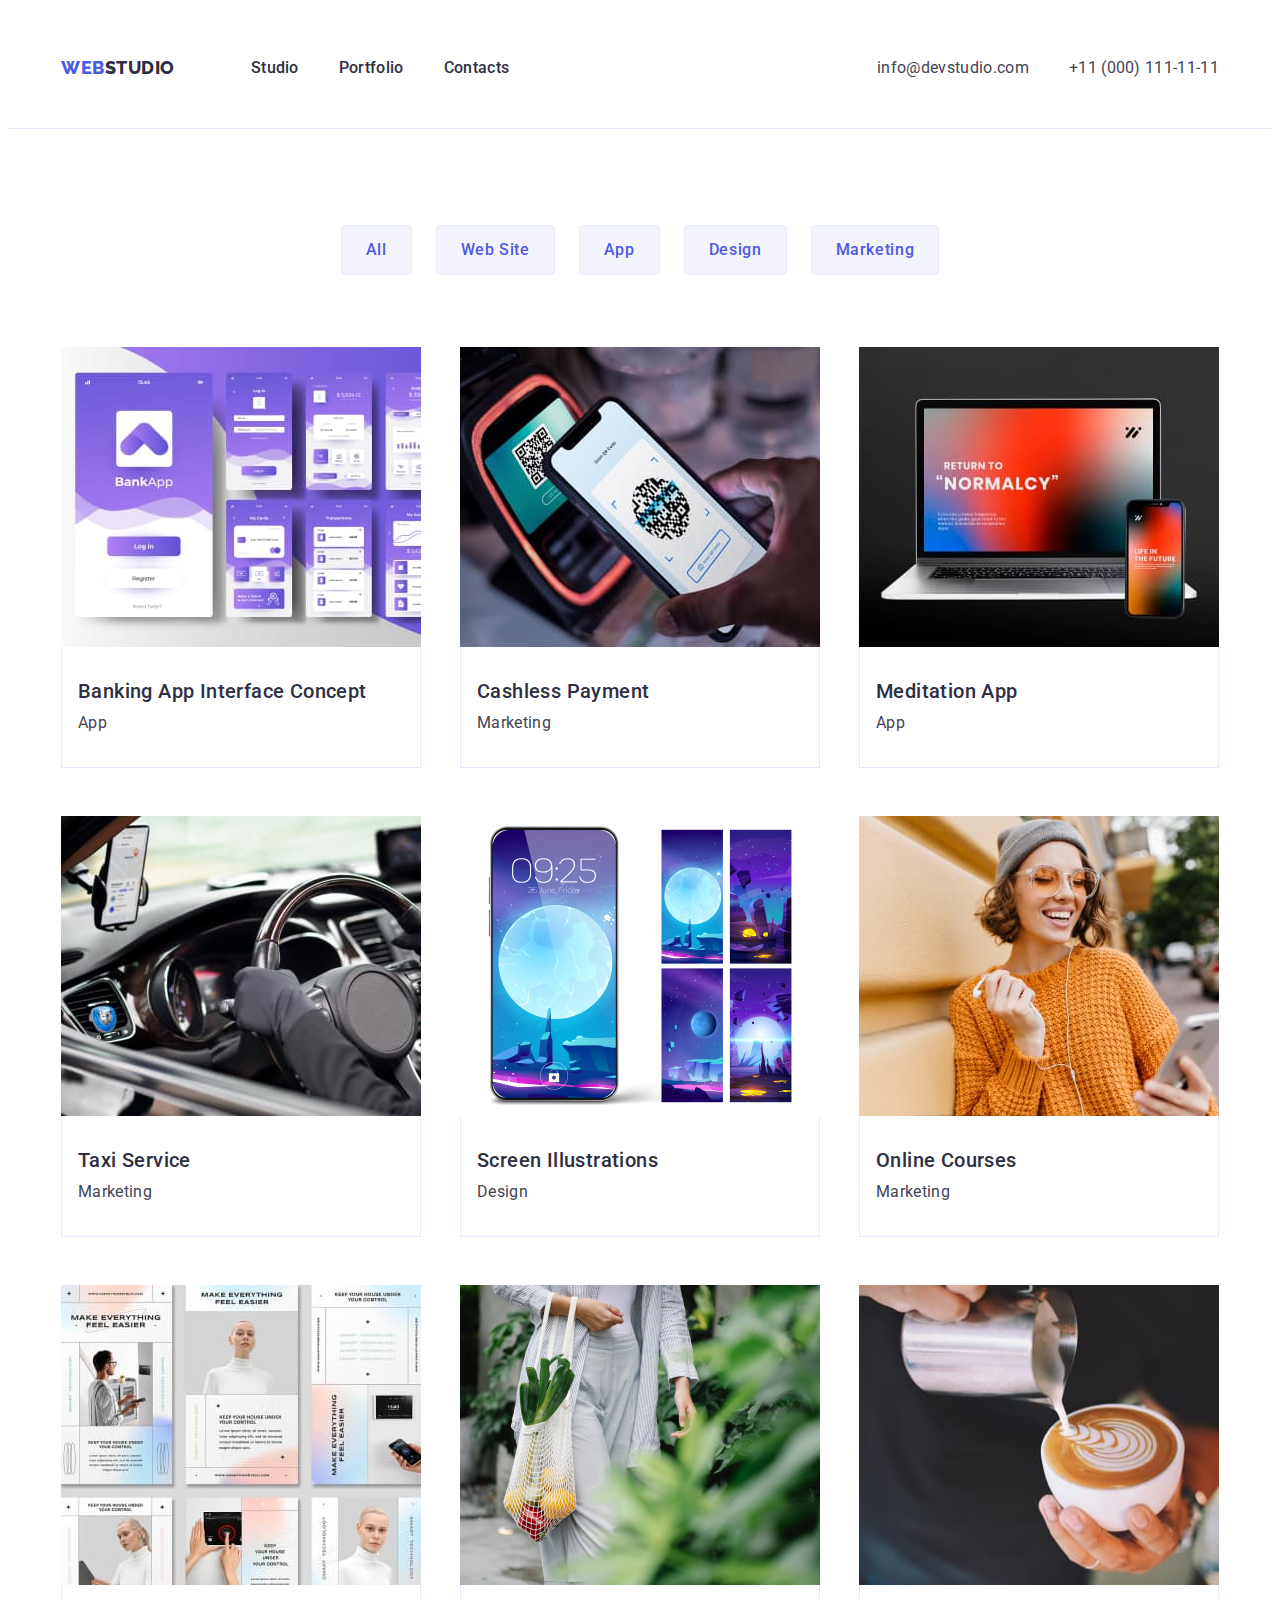
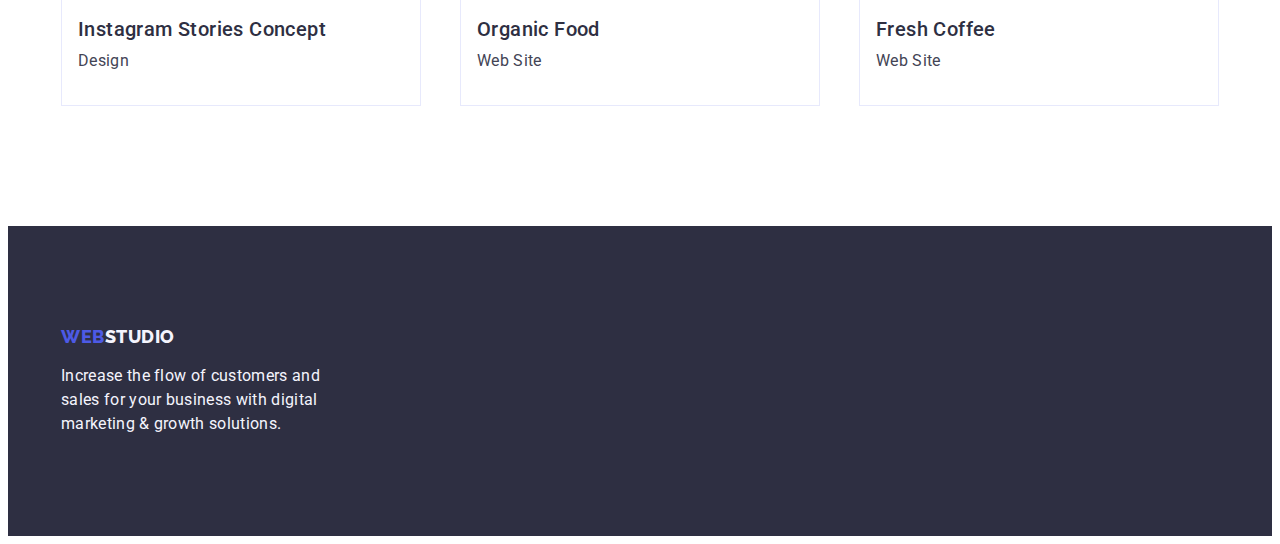
==== commit c83b957f: "lasthw3" ====
--- a/portfolio.html
+++ b/portfolio.html
@@ -68,7 +68,7 @@
           </ul>
 
           <ul class="hero-img list">
-            <li>
+            <li class="test">
               <a class="link" href="">
                 <img
                   src="./images/1.jpg"
@@ -83,7 +83,7 @@
               </a>
             </li>
 
-            <li>
+            <li class="test">
               <a class="link" href="">
                 <img
                   src="./images/2.jpg"
@@ -98,7 +98,7 @@
               </a>
             </li>
 
-            <li>
+            <li class="test">
               <a class="link" href="">
                 <img
                   src="./images/3.jpg"
@@ -113,7 +113,7 @@
               </a>
             </li>
 
-            <li>
+            <li class="test">
               <a class="link" href="">
                 <img src="./images/4.jpg" alt="Taxi" width="360" height="300" />
                 <div class="text-picture-bottom">
@@ -123,7 +123,7 @@
               </a>
             </li>
 
-            <li>
+            <li class="test">
               <a class="link" href="">
                 <img
                   src="./images/5.jpg"
@@ -138,7 +138,7 @@
               </a>
             </li>
 
-            <li>
+            <li class="test">
               <a class="link" href="">
                 <img
                   src="./images/6.jpg"
@@ -153,7 +153,7 @@
               </a>
             </li>
 
-            <li>
+            <li class="test">
               <a class="link" href="">
                 <img
                   src="./images/7.jpg"
@@ -168,7 +168,7 @@
               </a>
             </li>
 
-            <li>
+            <li class="test">
               <a class="link" href="">
                 <img
                   src="./images/8.jpg"
@@ -182,7 +182,7 @@
                 </div>
               </a>
             </li>
-            <li>
+            <li class="test">
               <a class="link" href="">
                 <img
                   src="./images/9.jpg"
--- a/css/styles.css
+++ b/css/styles.css
@@ -53,8 +53,7 @@
 .header-box {
   box-sizing: border-box;
   border-bottom: 1px solid #e7e9fc;
-  /* padding: 24px 0; */
-  /* margin-bottom: 96px; */
+  padding: 24px 0;
 }
 
 .header-container {
@@ -69,6 +68,8 @@
   text-transform: uppercase;
   color: var(--logo-color);
   margin-right: 76px;
+  display: inline-block;
+  
 }
 
 .logo-studio {
@@ -94,9 +95,11 @@
 
 .navigation-section{
   color: #2e2f42;
+  padding: 24px 0;
 }
 .navigation-section:is(:hover, :focus) {
   color: var(--second-link-color);
+
   
   
 }
@@ -120,7 +123,7 @@
   margin-left: auto;
 }
 
-.header-contact: is(:hover, :focus) {
+.header-contact:is(:hover, :focus) {
   color: var(--second-link-color);
   
 }
@@ -148,7 +151,7 @@
   text-align: center;
 }
 .hero-h {
-  width: 496px;
+  max-width: 496px;
   font-size: 56px;
   line-height: 1.07;
   text-align: center;
@@ -171,6 +174,9 @@
   padding: 16px 32px;
   border-radius: 4px;
   border: none;
+  margin: 0 auto;
+  display: block;
+  min-width: 169px
 }
 .hero-btn:is(:hover, :focus) {
   background-color: #404bbf;
@@ -226,6 +232,8 @@
 }
 .hero-finish-text {
   background-color: var(--body-background-color);
+  border-radius: 0px 0px 4px 4px;
+  width:calc((100% - 72px) / 4); ;
 }
 
 /**--------------------HERO BTN------------------**/
@@ -246,6 +254,7 @@
 .hero-button:is(:hover, :focus) {
   background-color: var(--second-link-color);
   color: var(--second-color-buttom);
+  border: 1px solid transparent;
 }
 .btn-style {
   display: flex;
@@ -282,12 +291,48 @@
   column-gap: 24px;
 }
 
+
+
+/**--------------------SECTION------------------**/
+
+.section-img {
+  display: flex;
+  padding-left: auto;
+  padding-right: auto;
+  gap: 24px;
+  /* padding-bottom: 120px; */
+}
+
+.section-second {
+  padding: 120px 0;
+}
+.sectiom-third {
+  padding-bottom: 120px;
+  
+}
+.last-section {
+  display: flex;
+
+  gap: 24px;
+}
+.photo-bottom-txt {
+  box-sizing: border-box;
+  text-align: center;
+  padding: 32px 16px;
+  background-color: var(--body-background-color);
+  box-shadow: 0px 1px 6px rgba(46, 47, 66, 0.08),
+    0px 1px 1px rgba(46, 47, 66, 0.16), 0px 2px 1px rgba(46, 47, 66, 0.08);
+    border-radius: 0px 0px 4px 4px;
+}
+
+
 /**--------------------FOOTER------------------**/
 
 .foot {
   padding-top: 100px;
   padding-bottom: 100px;
   background: #2e2f42;
+  
 }
 
 .footer-bottom {
@@ -301,6 +346,19 @@
   width: 264px; 
   margin-top: 17px;
 }
+.footer-link {
+  font-family: "Raleway", sans-serif;
+  font-weight: 800;
+  font-size: 18px;
+  line-height: 1.17;
+  letter-spacing: 0.03em;
+  text-transform: uppercase;
+  color: var(--logo-color);
+  /* margin-right: 76px; */
+  display: inline-block;
+  margin-bottom: 16px;
+}
+
 .logo-studio-foot {
   font-family: "Raleway", sans-serif;
   font-weight: 800;
@@ -310,40 +368,7 @@
   text-transform: uppercase;
   color: var(--second-footer-color);
 }
+
 /* .foot-txt {
   padding-top: 100px;
-} */
-
-/**--------------------SECTION------------------**/
-
-.section-img {
-  display: flex;
-  padding-left: auto;
-  padding-right: auto;
-  gap: 24px;
-  padding-bottom: 120px;
-}
-
-.section-second {
-  padding-top: 120px;
-}
-.sectiom-third {
-  padding-top: 120px;
-  padding-bottom: 120px;
-}
-.last-section {
-  display: flex;
-
-  gap: 24px;
-}
-.photo-bottom-txt {
-  box-sizing: border-box;
-  text-align: center;
-
-  padding-top: 32px;
-  padding-bottom: 32px;
-  background-color: var(--body-background-color);
-  box-shadow: 0px 1px 6px rgba(46, 47, 66, 0.08),
-    0px 1px 1px rgba(46, 47, 66, 0.16), 0px 2px 1px rgba(46, 47, 66, 0.08);
-  border-radius: 0px 0px 4px 4px;
-}
+} */